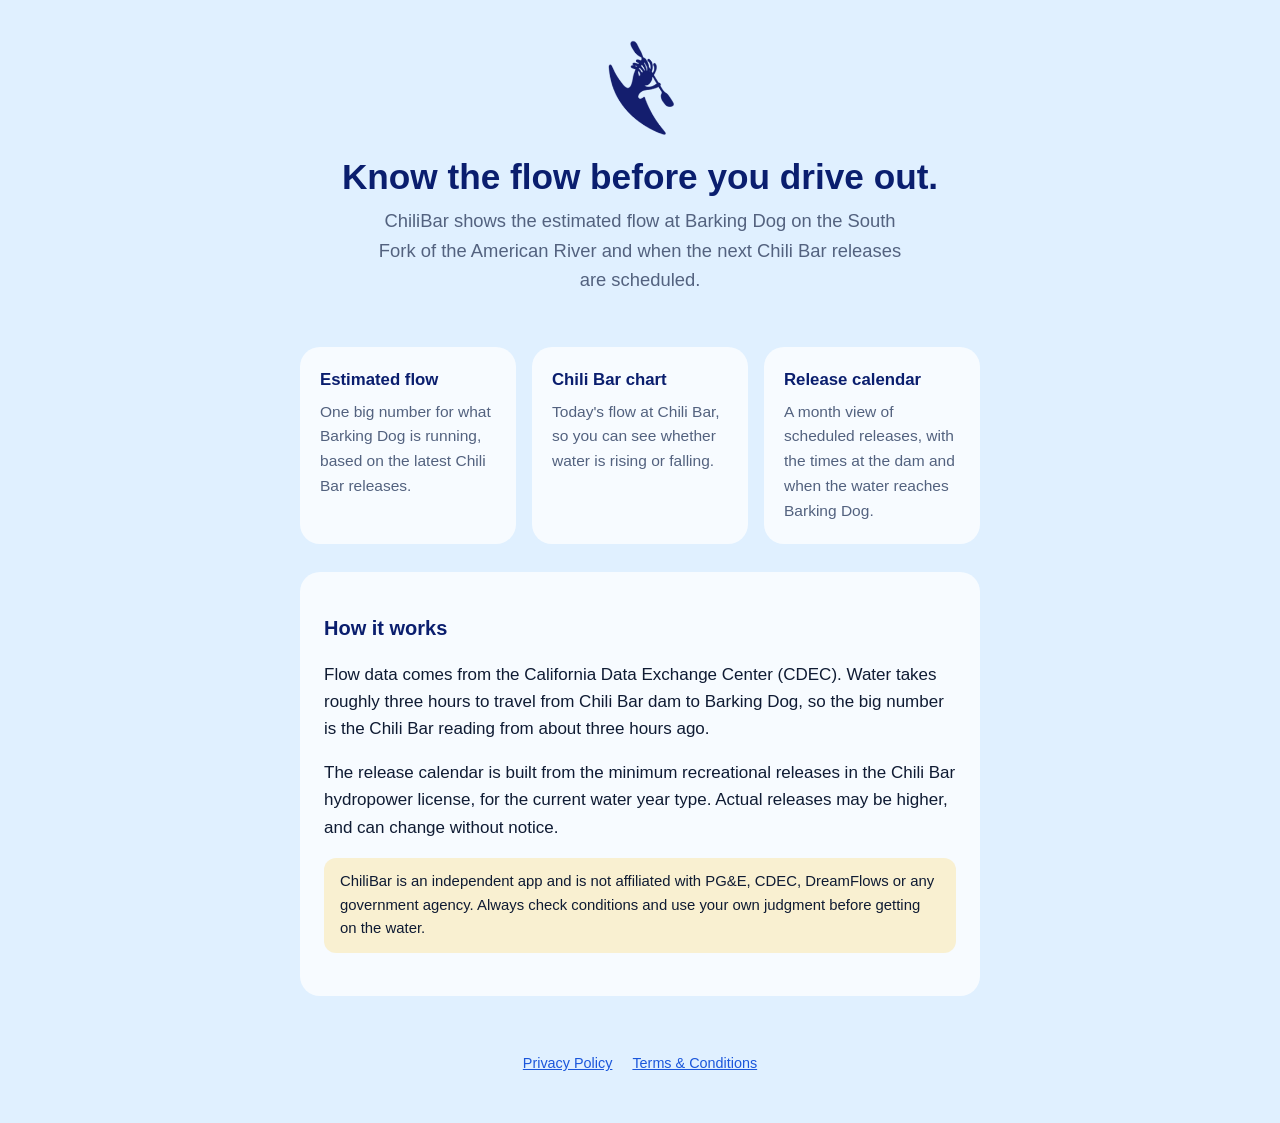
==== index.html @ 94e7156e "Add ChiliBar website with privacy policy and terms Co-Authored-By: Claude Sonnet 5.5 <noreply@anthro" ====
<!doctype html>
<html lang="en">
<head>
  <meta charset="utf-8">
  <meta name="viewport" content="width=device-width, initial-scale=1">
  <title>ChiliBar – Barking Dog flow</title>
  <meta name="description" content="Check the estimated flow at Barking Dog on the South Fork of the American River, plus the scheduled Chili Bar releases.">
  <link rel="stylesheet" href="style.css">
</head>
<body>
  <div class="wrap">
    <section class="hero">
      <img src="logo.png" alt="" aria-hidden="true">
      <h1>Know the flow before you drive out.</h1>
      <p class="lead">ChiliBar shows the estimated flow at Barking Dog on the South Fork of the American River and when the next Chili Bar releases are scheduled.</p>
    </section>

    <div class="grid">
      <div class="card">
        <h3>Estimated flow</h3>
        <p>One big number for what Barking Dog is running, based on the latest Chili Bar releases.</p>
      </div>
      <div class="card">
        <h3>Chili Bar chart</h3>
        <p>Today's flow at Chili Bar, so you can see whether water is rising or falling.</p>
      </div>
      <div class="card">
        <h3>Release calendar</h3>
        <p>A month view of scheduled releases, with the times at the dam and when the water reaches Barking Dog.</p>
      </div>
    </div>

    <div class="doc">
      <h2>How it works</h2>
      <p>Flow data comes from the California Data Exchange Center (CDEC). Water takes roughly three hours to travel from Chili Bar dam to Barking Dog, so the big number is the Chili Bar reading from about three hours ago.</p>
      <p>The release calendar is built from the minimum recreational releases in the Chili Bar hydropower license, for the current water year type. Actual releases may be higher, and can change without notice.</p>
      <p class="note">ChiliBar is an independent app and is not affiliated with PG&amp;E, CDEC, DreamFlows or any government agency. Always check conditions and use your own judgment before getting on the water.</p>
    </div>

    <footer>
      <a href="privacy.html">Privacy Policy</a>
      <a href="terms.html">Terms &amp; Conditions</a>
    </footer>
  </div>
</body>
</html>
---- style.css ----
:root {
  --bg: #e0f0ff;
  --card: rgba(255, 255, 255, 0.75);
  --text: #0f1b33;
  --muted: #53627f;
  --navy: #0a1e6e;
  --accent: #1a56db;
}
@media (prefers-color-scheme: dark) {
  :root {
    --bg: #12203a;
    --card: rgba(255, 255, 255, 0.07);
    --text: #e8eefb;
    --muted: #9db0d3;
    --navy: #a9c1ff;
    --accent: #7aa2ff;
  }
  .hero img, header.site img { filter: brightness(0) invert(0.85); }
}
* { box-sizing: border-box; }
body {
  margin: 0;
  background: var(--bg);
  color: var(--text);
  font: 17px/1.6 -apple-system, BlinkMacSystemFont, "Segoe UI", Roboto, sans-serif;
}
.wrap { max-width: 720px; margin: 0 auto; padding: 0 20px; }
header.site { padding: 20px 0; }
header.site a { color: var(--navy); font-weight: 700; text-decoration: none; display: inline-flex; align-items: center; gap: 10px; }
header.site img { height: 32px; width: auto; }
.hero { text-align: center; padding: 40px 0 24px; }
.hero img { height: 96px; width: auto; }
h1 { font-size: 2.2rem; margin: 12px 0 8px; color: var(--navy); line-height: 1.2; }
h2 { font-size: 1.25rem; margin: 32px 0 8px; color: var(--navy); }
.lead { color: var(--muted); font-size: 1.15rem; max-width: 34rem; margin: 0 auto; }
.grid { display: grid; gap: 16px; grid-template-columns: repeat(auto-fit, minmax(210px, 1fr)); margin: 28px 0; }
.card { background: var(--card); border-radius: 20px; padding: 20px; }
.card h3 { margin: 0 0 6px; font-size: 1.05rem; color: var(--navy); }
.card p { margin: 0; color: var(--muted); font-size: 0.97rem; }
.doc { background: var(--card); border-radius: 20px; padding: 8px 24px 28px; margin-bottom: 32px; }
.doc p, .doc li { color: var(--text); }
.doc .meta { color: var(--muted); font-size: 0.95rem; }
a { color: var(--accent); }
.note { background: rgba(255, 190, 0, 0.18); border-radius: 12px; padding: 12px 16px; font-size: 0.93rem; }
footer { text-align: center; color: var(--muted); font-size: 0.9rem; padding: 24px 0 48px; }
footer a { margin: 0 8px; }
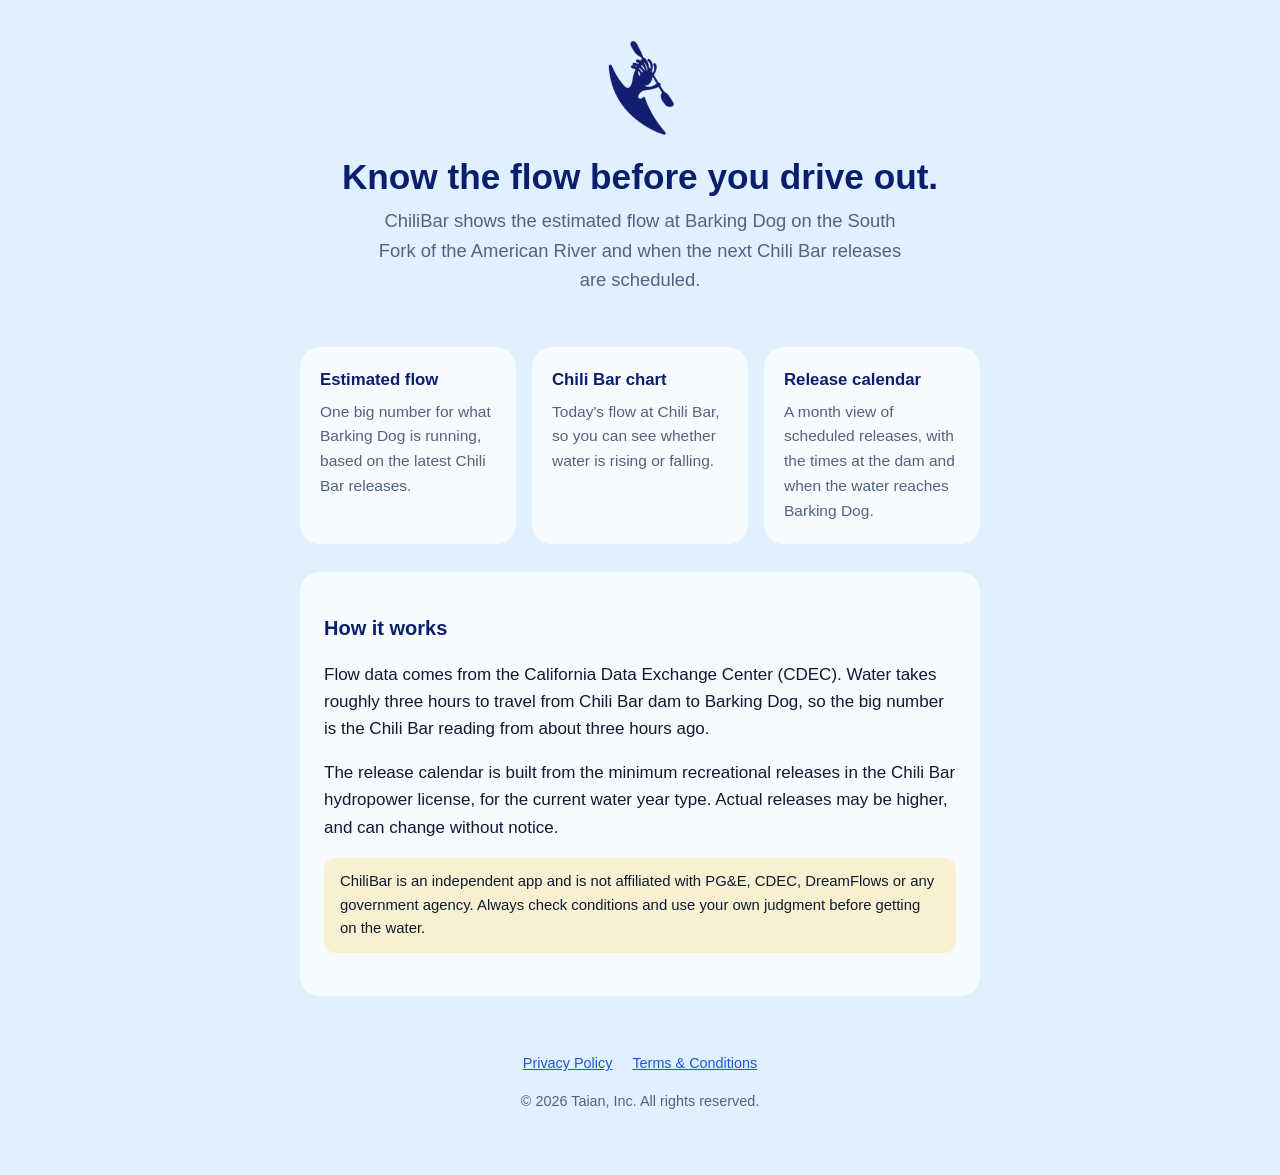
==== commit da584784: "Add Taian, Inc. copyright and contact email Co-Authored-By: Claude Sonnet 5.5 <noreply@anthropic.com" ====
--- a/index.html
+++ b/index.html
@@ -40,7 +40,7 @@
     <footer>
       <a href="privacy.html">Privacy Policy</a>
       <a href="terms.html">Terms &amp; Conditions</a>
-    </footer>
+    <p>&copy; 2026 Taian, Inc. All rights reserved.</p></footer>
   </div>
 </body>
 </html>
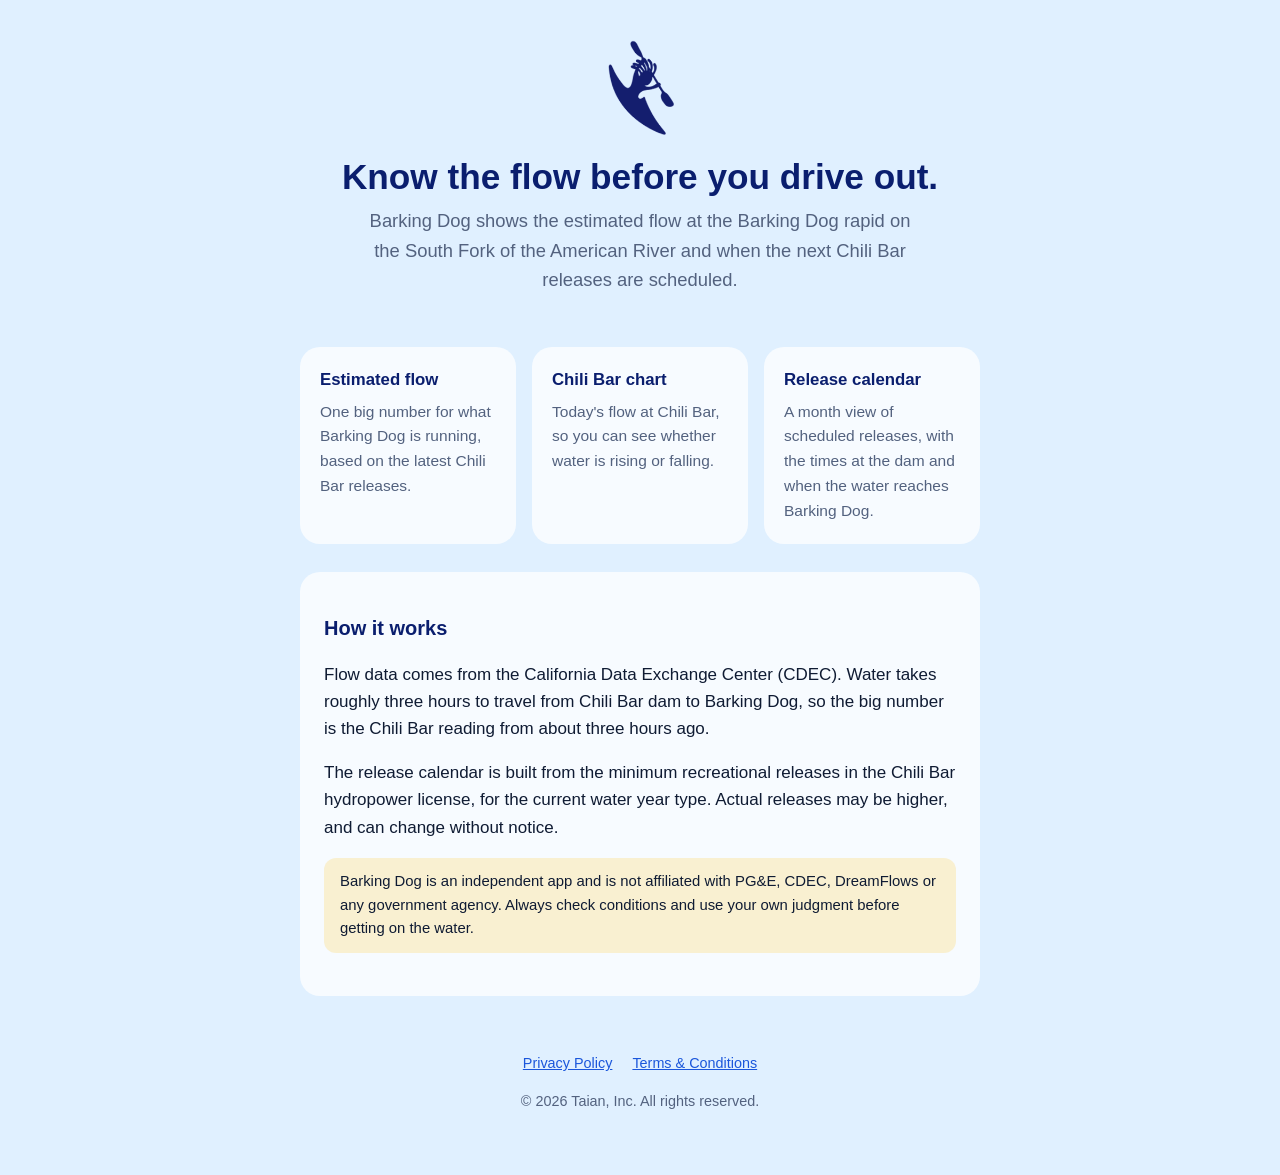
==== commit 1d98520e: "Rename app to Barking Dog throughout Co-Authored-By: Claude Sonnet 5.5 <noreply@anthropic.com>" ====
--- a/index.html
+++ b/index.html
@@ -3,7 +3,7 @@
 <head>
   <meta charset="utf-8">
   <meta name="viewport" content="width=device-width, initial-scale=1">
-  <title>ChiliBar – Barking Dog flow</title>
+  <title>Barking Dog – South Fork American River flow</title>
   <meta name="description" content="Check the estimated flow at Barking Dog on the South Fork of the American River, plus the scheduled Chili Bar releases.">
   <link rel="stylesheet" href="style.css">
 </head>
@@ -12,7 +12,7 @@
     <section class="hero">
       <img src="logo.png" alt="" aria-hidden="true">
       <h1>Know the flow before you drive out.</h1>
-      <p class="lead">ChiliBar shows the estimated flow at Barking Dog on the South Fork of the American River and when the next Chili Bar releases are scheduled.</p>
+      <p class="lead">Barking Dog shows the estimated flow at the Barking Dog rapid on the South Fork of the American River and when the next Chili Bar releases are scheduled.</p>
     </section>
 
     <div class="grid">
@@ -34,7 +34,7 @@
       <h2>How it works</h2>
       <p>Flow data comes from the California Data Exchange Center (CDEC). Water takes roughly three hours to travel from Chili Bar dam to Barking Dog, so the big number is the Chili Bar reading from about three hours ago.</p>
       <p>The release calendar is built from the minimum recreational releases in the Chili Bar hydropower license, for the current water year type. Actual releases may be higher, and can change without notice.</p>
-      <p class="note">ChiliBar is an independent app and is not affiliated with PG&amp;E, CDEC, DreamFlows or any government agency. Always check conditions and use your own judgment before getting on the water.</p>
+      <p class="note">Barking Dog is an independent app and is not affiliated with PG&amp;E, CDEC, DreamFlows or any government agency. Always check conditions and use your own judgment before getting on the water.</p>
     </div>
 
     <footer>
